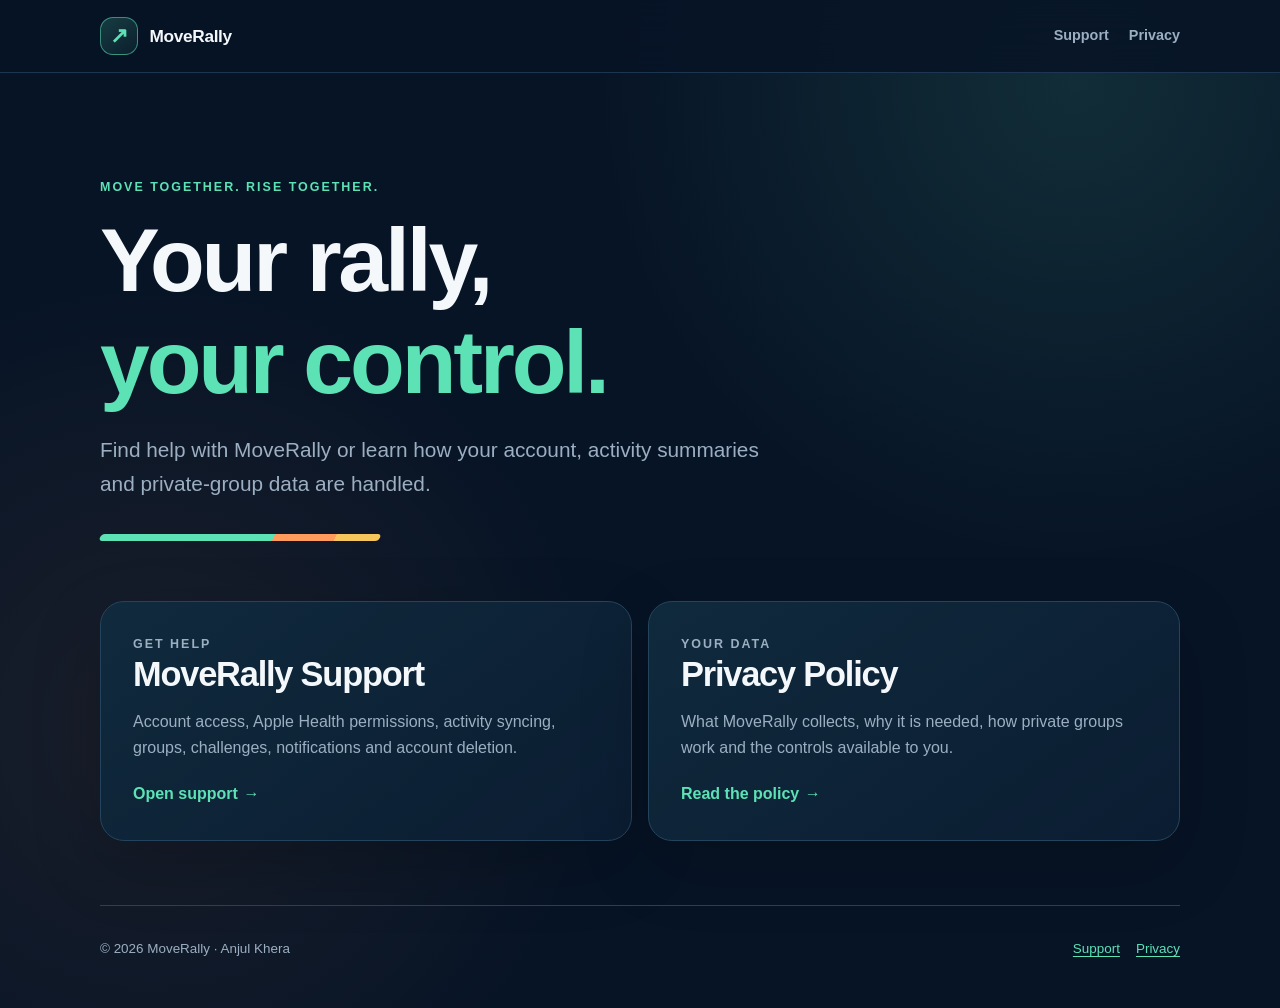
==== index.html @ 20edba3a "Add MoveRally support and privacy pages" ====
<!doctype html>
<html lang="en-AU">
<head>
  <meta charset="utf-8">
  <meta name="viewport" content="width=device-width, initial-scale=1">
  <meta name="description" content="MoveRally support and privacy information.">
  <meta name="theme-color" content="#071426">
  <title>MoveRally — Support &amp; Privacy</title>
  <link rel="stylesheet" href="assets/styles.css">
</head>
<body>
  <header class="site-header">
    <nav class="nav" aria-label="Primary navigation">
      <a class="brand" href="./"><span class="brand-mark" aria-hidden="true">↗</span><span>MoveRally</span></a>
      <div class="nav-links"><a href="support/">Support</a><a href="privacy/">Privacy</a></div>
    </nav>
  </header>
  <main>
    <section class="hero">
      <p class="eyebrow">Move together. Rise together.</p>
      <h1>Your rally,<br><span class="accent">your control.</span></h1>
      <p class="hero-copy">Find help with MoveRally or learn how your account, activity summaries and private-group data are handled.</p>
      <div class="rally-line" aria-hidden="true"></div>
    </section>
    <section class="card-grid" aria-label="Information pages">
      <article class="card">
        <p class="eyebrow orange">Get help</p>
        <h2>MoveRally Support</h2>
        <p>Account access, Apple Health permissions, activity syncing, groups, challenges, notifications and account deletion.</p>
        <a class="card-link" href="support/">Open support</a>
      </article>
      <article class="card">
        <p class="eyebrow">Your data</p>
        <h2>Privacy Policy</h2>
        <p>What MoveRally collects, why it is needed, how private groups work and the controls available to you.</p>
        <a class="card-link" href="privacy/">Read the policy</a>
      </article>
    </section>
  </main>
  <footer><span>© 2026 MoveRally · Anjul Khera</span><nav aria-label="Footer navigation"><a href="support/">Support</a><a href="privacy/">Privacy</a></nav></footer>
</body>
</html>
---- assets/styles.css ----
:root {
  color-scheme: dark;
  --navy: #071426;
  --navy-raised: #0b1d32;
  --card: #102a3d;
  --border: #24445d;
  --text: #f5f8fb;
  --muted: #9cafc2;
  --mint: #5de2b6;
  --orange: #ff9b5d;
  --gold: #f5c65b;
  --max: 1080px;
}

* { box-sizing: border-box; }

html { scroll-behavior: smooth; }

body {
  margin: 0;
  min-height: 100vh;
  background:
    radial-gradient(circle at 84% 8%, rgba(93, 226, 182, 0.12), transparent 30rem),
    radial-gradient(circle at 12% 72%, rgba(255, 155, 93, 0.08), transparent 28rem),
    var(--navy);
  color: var(--text);
  font-family: Inter, ui-sans-serif, -apple-system, BlinkMacSystemFont, "Segoe UI", sans-serif;
  line-height: 1.65;
}

a { color: var(--mint); text-underline-offset: 0.2em; }
a:hover { color: #8af0ce; }

.site-header {
  position: sticky;
  top: 0;
  z-index: 10;
  border-bottom: 1px solid rgba(36, 68, 93, 0.74);
  background: rgba(7, 20, 38, 0.88);
  backdrop-filter: blur(18px);
}

.nav {
  width: min(calc(100% - 2rem), var(--max));
  min-height: 72px;
  margin: 0 auto;
  display: flex;
  align-items: center;
  justify-content: space-between;
  gap: 1rem;
}

.brand {
  display: inline-flex;
  align-items: center;
  gap: 0.72rem;
  color: var(--text);
  font-size: 1.08rem;
  font-weight: 850;
  text-decoration: none;
  letter-spacing: -0.02em;
}

.brand-mark {
  width: 38px;
  height: 38px;
  display: grid;
  place-items: center;
  border: 1px solid rgba(93, 226, 182, 0.55);
  border-radius: 13px;
  background: linear-gradient(145deg, rgba(93, 226, 182, 0.2), rgba(93, 226, 182, 0.06));
  color: var(--mint);
  font-size: 1.35rem;
  font-weight: 900;
}

.nav-links { display: flex; align-items: center; gap: 1.25rem; }
.nav-links a { color: var(--muted); font-size: 0.9rem; font-weight: 750; text-decoration: none; }
.nav-links a:hover, .nav-links a[aria-current="page"] { color: var(--mint); }

main {
  width: min(calc(100% - 2rem), var(--max));
  margin: 0 auto;
  padding: 5.5rem 0 4rem;
}

.hero { max-width: 820px; padding: 1rem 0 3.8rem; }
.eyebrow {
  margin: 0 0 0.7rem;
  color: var(--mint);
  font-size: 0.78rem;
  font-weight: 850;
  letter-spacing: 0.16em;
  text-transform: uppercase;
}

h1, h2, h3 { margin-top: 0; line-height: 1.14; letter-spacing: -0.035em; }
h1 { margin-bottom: 1.25rem; font-size: clamp(2.65rem, 7vw, 5.7rem); }
h2 { margin-bottom: 0.9rem; font-size: clamp(1.45rem, 3vw, 2.15rem); }
h3 { margin-bottom: 0.45rem; font-size: 1.05rem; }

.hero-copy { max-width: 680px; margin: 0; color: var(--muted); font-size: clamp(1.06rem, 2vw, 1.3rem); }
.accent { color: var(--mint); }
.orange { color: var(--orange); }

.rally-line {
  width: min(280px, 56vw);
  height: 7px;
  margin-top: 2rem;
  border-radius: 999px;
  background: linear-gradient(90deg, var(--mint) 0 62%, var(--orange) 62% 84%, var(--gold) 84%);
  transform: skewX(-24deg);
}

.card-grid { display: grid; grid-template-columns: repeat(2, minmax(0, 1fr)); gap: 1rem; }
.card {
  border: 1px solid var(--border);
  border-radius: 24px;
  padding: clamp(1.35rem, 3vw, 2rem);
  background: linear-gradient(145deg, rgba(16, 42, 61, 0.98), rgba(11, 29, 50, 0.96));
  box-shadow: 0 24px 70px rgba(0, 0, 0, 0.2);
}
.card p { margin: 0; color: var(--muted); }
.card-link { display: inline-flex; margin-top: 1.25rem; font-weight: 800; text-decoration: none; }
.card-link::after { content: " →"; padding-left: 0.35rem; }

.legal-layout { display: grid; grid-template-columns: minmax(0, 1fr) 240px; gap: 2.2rem; align-items: start; }
.legal { min-width: 0; }
.legal > section {
  padding: 1.7rem 0;
  border-top: 1px solid var(--border);
}
.legal > section:first-child { border-top: 0; padding-top: 0; }
.legal p, .legal li { color: #c1ced9; }
.legal ul, .legal ol { padding-left: 1.25rem; }
.legal li + li { margin-top: 0.48rem; }

.side-card { position: sticky; top: 96px; }
.side-card p { margin-bottom: 0.8rem; color: var(--muted); font-size: 0.9rem; }
.side-card strong { color: var(--text); }

.support-grid { display: grid; grid-template-columns: repeat(2, minmax(0, 1fr)); gap: 1rem; margin-top: 2rem; }
.support-grid .card { box-shadow: none; }
.support-grid .card:last-child:nth-child(odd) { grid-column: 1 / -1; }
.steps { counter-reset: help-step; list-style: none; padding: 0; }
.steps li { position: relative; padding-left: 2.5rem; }
.steps li::before {
  counter-increment: help-step;
  content: counter(help-step);
  position: absolute;
  left: 0;
  top: -0.1rem;
  width: 1.7rem;
  height: 1.7rem;
  display: grid;
  place-items: center;
  border-radius: 50%;
  background: rgba(93, 226, 182, 0.14);
  color: var(--mint);
  font-size: 0.75rem;
  font-weight: 900;
}

.contact-box {
  margin-top: 2rem;
  border-left: 4px solid var(--orange);
  border-radius: 0 18px 18px 0;
  padding: 1.25rem 1.4rem;
  background: rgba(255, 155, 93, 0.08);
}
.contact-box p { margin: 0.25rem 0; }

footer {
  width: min(calc(100% - 2rem), var(--max));
  margin: 0 auto;
  padding: 2rem 0 3rem;
  border-top: 1px solid var(--border);
  color: var(--muted);
  font-size: 0.84rem;
  display: flex;
  justify-content: space-between;
  gap: 1rem;
  flex-wrap: wrap;
}
footer nav { display: flex; gap: 1rem; }

@media (max-width: 760px) {
  main { padding-top: 3.5rem; }
  .nav { min-height: 64px; }
  .nav-links { gap: 0.8rem; }
  .nav-links a { font-size: 0.8rem; }
  .card-grid, .support-grid, .legal-layout { grid-template-columns: 1fr; }
  .support-grid .card:last-child:nth-child(odd) { grid-column: auto; }
  .side-card { position: static; }
  h1 { font-size: clamp(2.55rem, 14vw, 4.4rem); }
}

@media (max-width: 430px) {
  .brand span:last-child { display: none; }
}

@media (prefers-reduced-motion: reduce) {
  html { scroll-behavior: auto; }
}
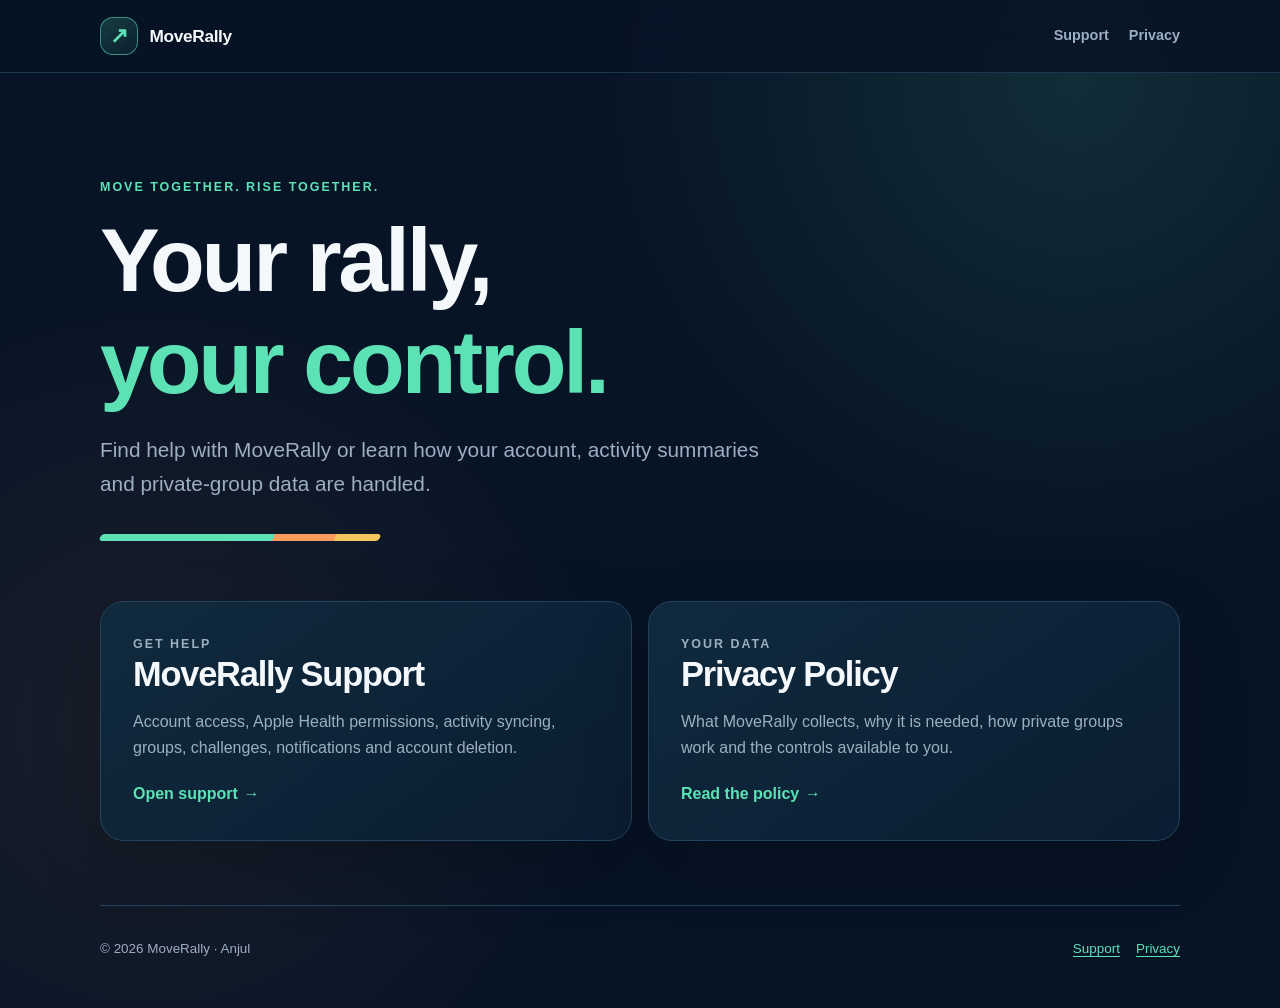
==== commit 37d3ad39: "Update MoveRally public contact details" ====
--- a/index.html
+++ b/index.html
@@ -37,6 +37,6 @@
       </article>
     </section>
   </main>
-  <footer><span>© 2026 MoveRally · Anjul Khera</span><nav aria-label="Footer navigation"><a href="support/">Support</a><a href="privacy/">Privacy</a></nav></footer>
+  <footer><span>© 2026 MoveRally · Anjul</span><nav aria-label="Footer navigation"><a href="support/">Support</a><a href="privacy/">Privacy</a></nav></footer>
 </body>
 </html>
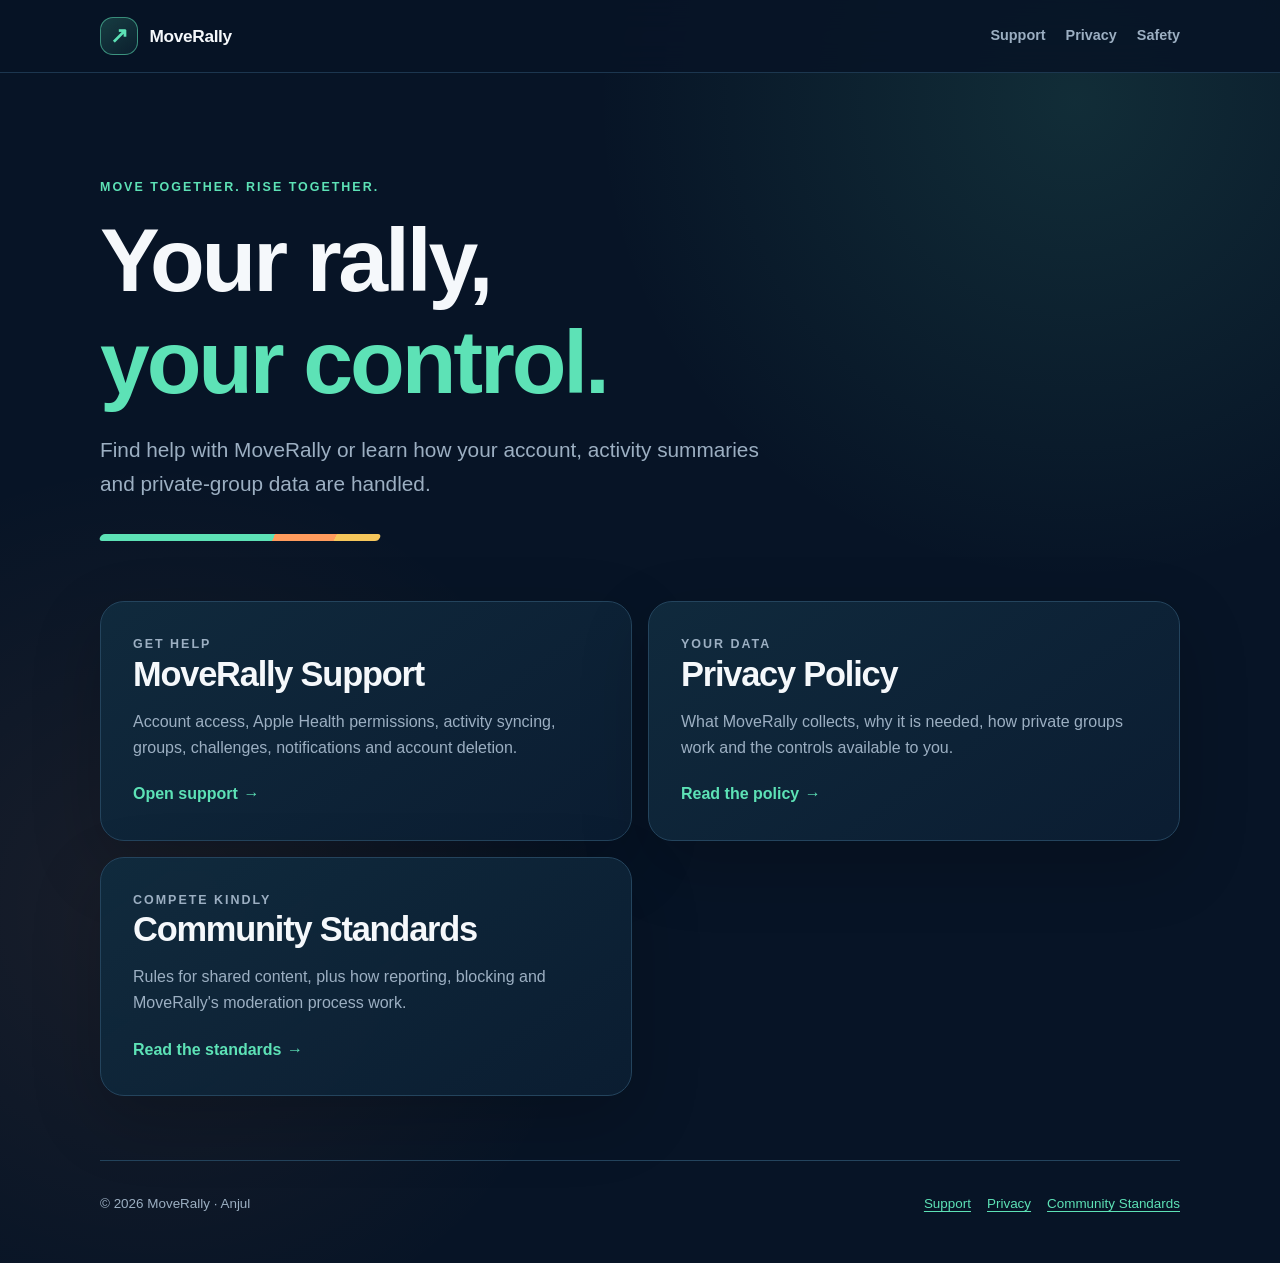
==== commit dc43de6b: "Publish Community Standards" ====
--- a/index.html
+++ b/index.html
@@ -3,16 +3,16 @@
 <head>
   <meta charset="utf-8">
   <meta name="viewport" content="width=device-width, initial-scale=1">
-  <meta name="description" content="MoveRally support and privacy information.">
+  <meta name="description" content="MoveRally support, privacy and community safety information.">
   <meta name="theme-color" content="#071426">
-  <title>MoveRally — Support &amp; Privacy</title>
+  <title>MoveRally — Support, Privacy &amp; Community Safety</title>
   <link rel="stylesheet" href="assets/styles.css">
 </head>
 <body>
   <header class="site-header">
     <nav class="nav" aria-label="Primary navigation">
       <a class="brand" href="./"><span class="brand-mark" aria-hidden="true">↗</span><span>MoveRally</span></a>
-      <div class="nav-links"><a href="support/">Support</a><a href="privacy/">Privacy</a></div>
+      <div class="nav-links"><a href="support/">Support</a><a href="privacy/">Privacy</a><a href="community/">Safety</a></div>
     </nav>
   </header>
   <main>
@@ -35,8 +35,14 @@
         <p>What MoveRally collects, why it is needed, how private groups work and the controls available to you.</p>
         <a class="card-link" href="privacy/">Read the policy</a>
       </article>
+      <article class="card">
+        <p class="eyebrow orange">Compete kindly</p>
+        <h2>Community Standards</h2>
+        <p>Rules for shared content, plus how reporting, blocking and MoveRally's moderation process work.</p>
+        <a class="card-link" href="community/">Read the standards</a>
+      </article>
     </section>
   </main>
-  <footer><span>© 2026 MoveRally · Anjul</span><nav aria-label="Footer navigation"><a href="support/">Support</a><a href="privacy/">Privacy</a></nav></footer>
+  <footer><span>© 2026 MoveRally · Anjul</span><nav aria-label="Footer navigation"><a href="support/">Support</a><a href="privacy/">Privacy</a><a href="community/">Community Standards</a></nav></footer>
 </body>
 </html>
